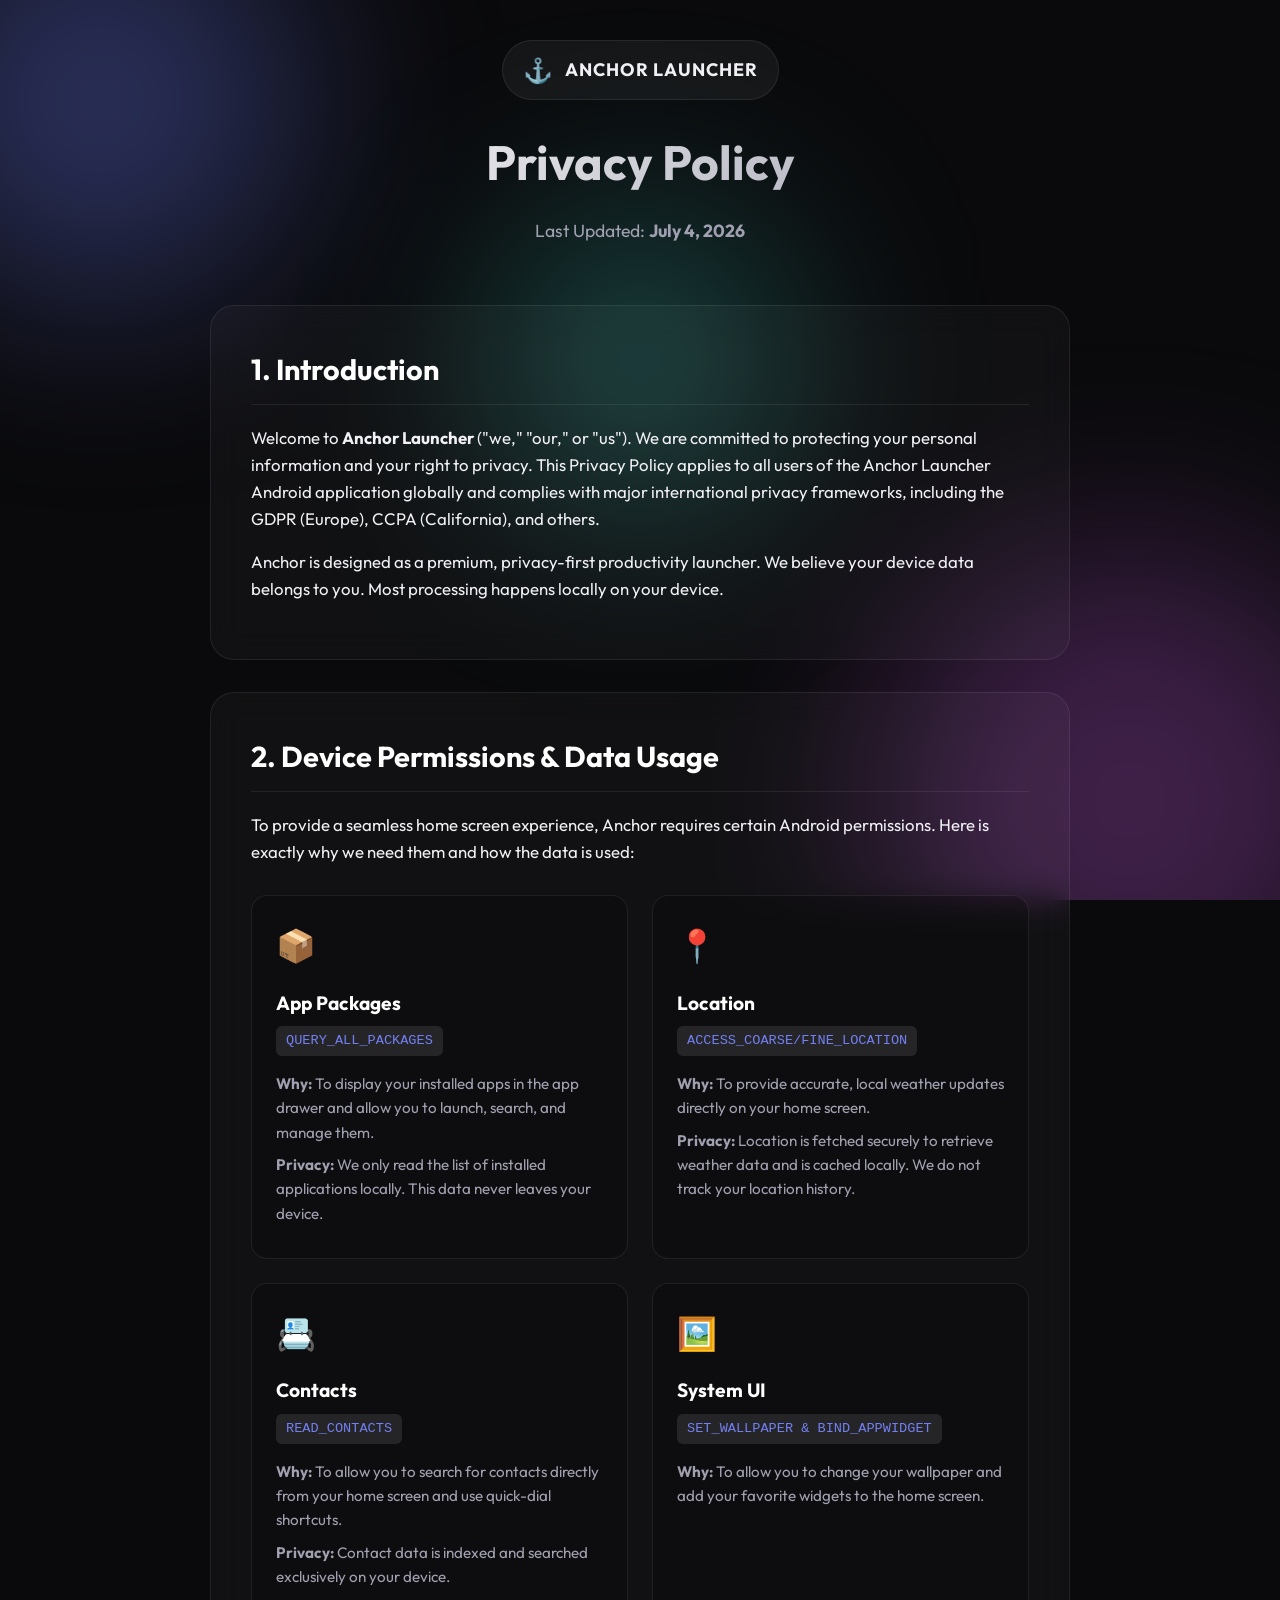
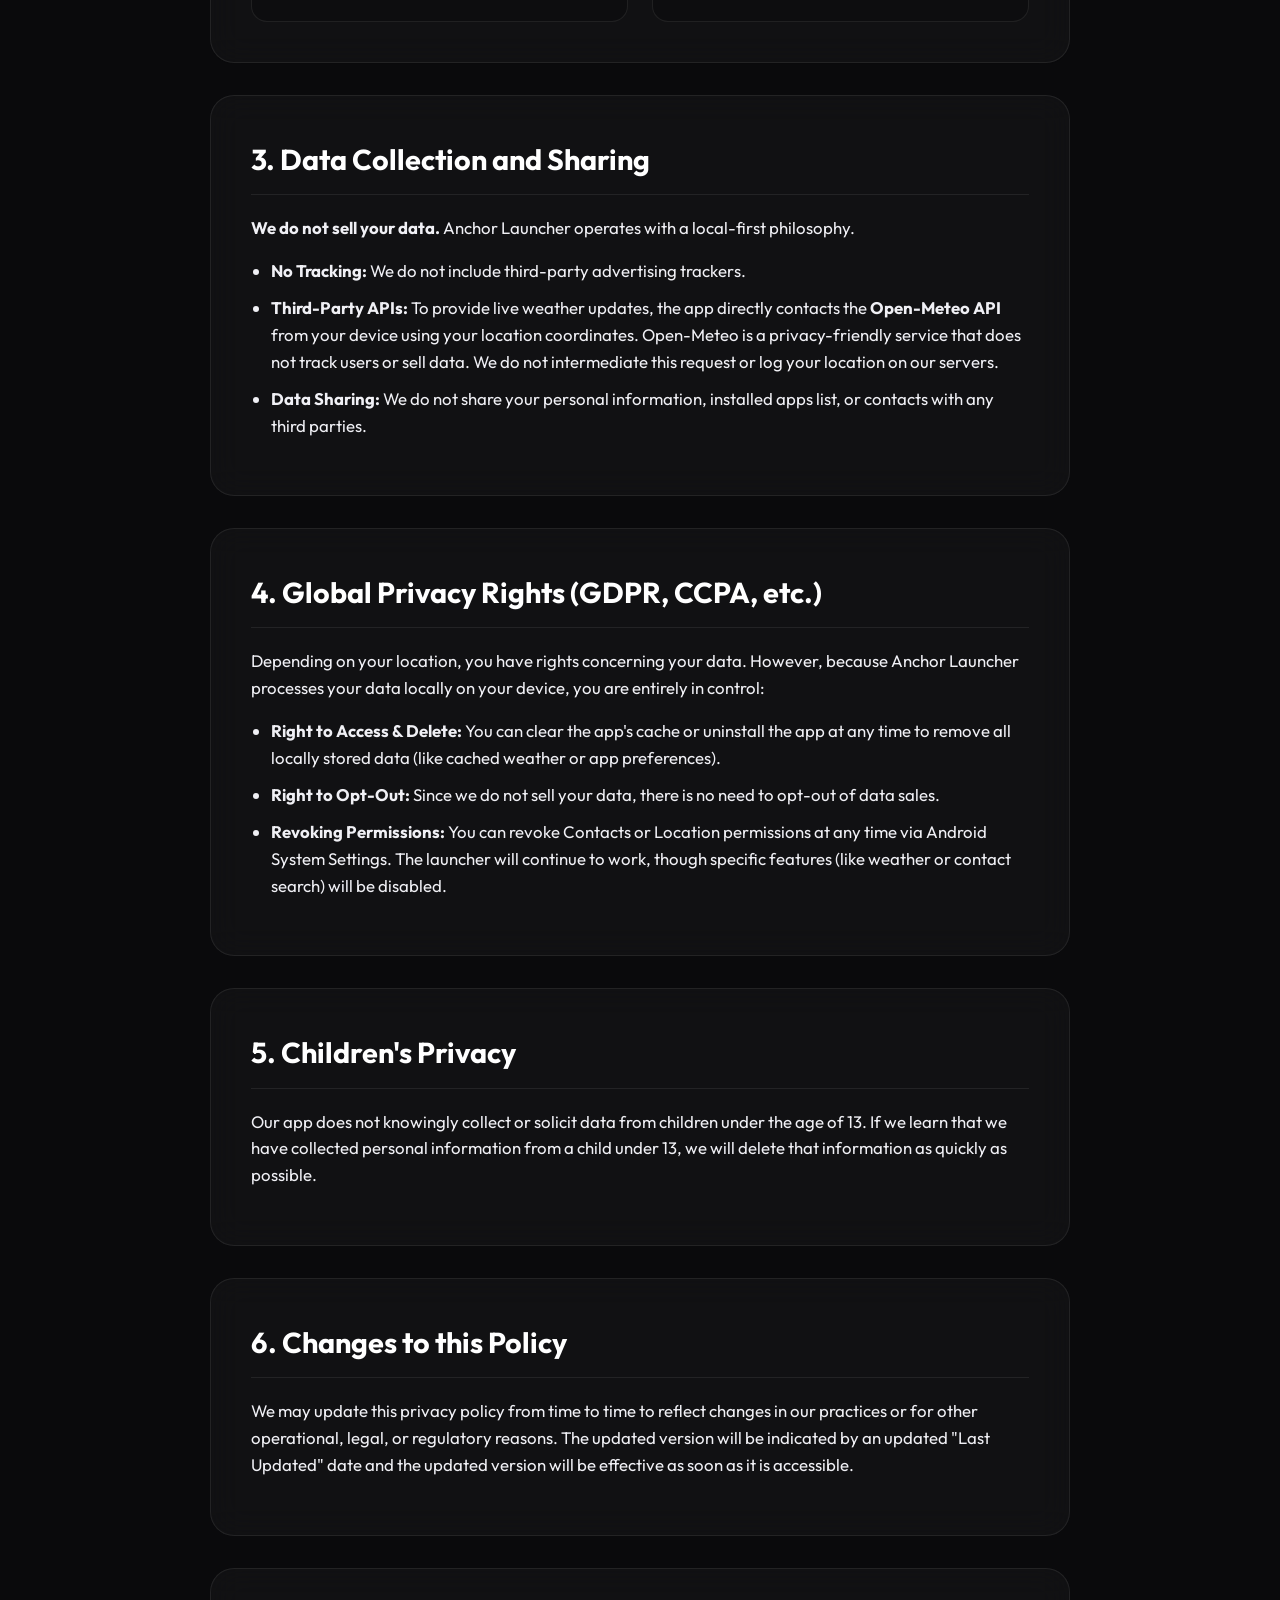
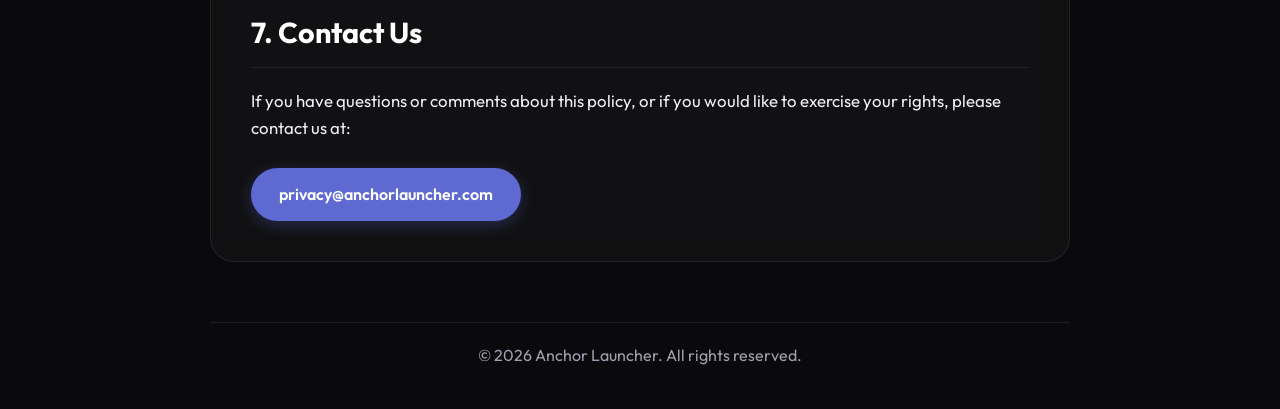
==== index.html @ b4259f14 "refactor: consolidate fragmented privacy pages into a single root directory structure" ====
<!DOCTYPE html>
<html lang="en">

<head>
    <meta charset="UTF-8">
    <meta name="viewport" content="width=device-width, initial-scale=1.0">
    <title>Privacy Policy | Anchor Launcher</title>
    <meta name="description"
        content="Global Privacy Policy for Anchor Launcher. Learn how we handle your data, permissions, and protect your privacy worldwide.">

    <!-- Google Fonts: Outfit -->
    <link rel="preconnect" href="https://fonts.googleapis.com">
    <link rel="preconnect" href="https://fonts.gstatic.com" crossorigin>
    <link href="https://fonts.googleapis.com/css2?family=Outfit:wght@300;400;500;700&display=swap" rel="stylesheet">

    <link rel="stylesheet" href="style.css">
</head>

<body>
    <div class="background-effects">
        <div class="glow-orb orb-1"></div>
        <div class="glow-orb orb-2"></div>
        <div class="glow-orb orb-3"></div>
    </div>

    <div class="container">
        <header class="fade-in-up delay-1">
            <div class="brand">
                <div class="logo-icon">⚓</div>
                <div class="brand-name">Anchor Launcher</div>
            </div>
            <h1 class="page-title">Privacy Policy</h1>
            <p class="last-updated">Last Updated: <strong>July 4, 2026</strong></p>
        </header>

        <main>
            <section class="glass-card fade-in-up delay-2">
                <h2>1. Introduction</h2>
                <p>Welcome to <strong>Anchor Launcher</strong> ("we," "our," or "us"). We are committed to protecting
                    your personal information and your right to privacy. This Privacy Policy applies to all users of the
                    Anchor Launcher Android application globally and complies with major international privacy
                    frameworks, including the GDPR (Europe), CCPA (California), and others.</p>
                <p>Anchor is designed as a premium, privacy-first productivity launcher. We believe your device data
                    belongs to you. Most processing happens locally on your device.</p>
            </section>

            <section class="glass-card fade-in-up delay-3">
                <h2>2. Device Permissions & Data Usage</h2>
                <p>To provide a seamless home screen experience, Anchor requires certain Android permissions. Here is
                    exactly why we need them and how the data is used:</p>

                <div class="permission-grid">
                    <div class="permission-item">
                        <div class="permission-icon">📦</div>
                        <h3>App Packages</h3>
                        <code>QUERY_ALL_PACKAGES</code>
                        <p><strong>Why:</strong> To display your installed apps in the app drawer and allow you to
                            launch, search, and manage them.</p>
                        <p><strong>Privacy:</strong> We only read the list of installed applications locally. This data
                            never leaves your device.</p>
                    </div>

                    <div class="permission-item">
                        <div class="permission-icon">📍</div>
                        <h3>Location</h3>
                        <code>ACCESS_COARSE/FINE_LOCATION</code>
                        <p><strong>Why:</strong> To provide accurate, local weather updates directly on your home
                            screen.</p>
                        <p><strong>Privacy:</strong> Location is fetched securely to retrieve weather data and is cached
                            locally. We do not track your location history.</p>
                    </div>

                    <div class="permission-item">
                        <div class="permission-icon">📇</div>
                        <h3>Contacts</h3>
                        <code>READ_CONTACTS</code>
                        <p><strong>Why:</strong> To allow you to search for contacts directly from your home screen and
                            use quick-dial shortcuts.</p>
                        <p><strong>Privacy:</strong> Contact data is indexed and searched exclusively on your device.
                        </p>
                    </div>

                    <div class="permission-item">
                        <div class="permission-icon">🖼️</div>
                        <h3>System UI</h3>
                        <code>SET_WALLPAPER & BIND_APPWIDGET</code>
                        <p><strong>Why:</strong> To allow you to change your wallpaper and add your favorite widgets to
                            the home screen.</p>
                    </div>
                </div>
            </section>

            <section class="glass-card fade-in-up delay-4">
                <h2>3. Data Collection and Sharing</h2>
                <p><strong>We do not sell your data.</strong> Anchor Launcher operates with a local-first philosophy.
                </p>
                <ul>
                    <li><strong>No Tracking:</strong> We do not include third-party advertising trackers.</li>
                    <li><strong>Third-Party APIs:</strong> To provide live weather updates, the app directly contacts
                        the <strong>Open-Meteo API</strong> from your device using your location coordinates. Open-Meteo
                        is a privacy-friendly service that does not track users or sell data. We do not intermediate
                        this request or log your location on our servers.</li>
                    <li><strong>Data Sharing:</strong> We do not share your personal information, installed apps list,
                        or contacts with any third parties.</li>
                </ul>
            </section>

            <section class="glass-card fade-in-up delay-5">
                <h2>4. Global Privacy Rights (GDPR, CCPA, etc.)</h2>
                <p>Depending on your location, you have rights concerning your data. However, because Anchor Launcher
                    processes your data locally on your device, you are entirely in control:</p>
                <ul>
                    <li><strong>Right to Access & Delete:</strong> You can clear the app's cache or uninstall the app at
                        any time to remove all locally stored data (like cached weather or app preferences).</li>
                    <li><strong>Right to Opt-Out:</strong> Since we do not sell your data, there is no need to opt-out
                        of data sales.</li>
                    <li><strong>Revoking Permissions:</strong> You can revoke Contacts or Location permissions at any
                        time via Android System Settings. The launcher will continue to work, though specific features
                        (like weather or contact search) will be disabled.</li>
                </ul>
            </section>

            <section class="glass-card fade-in-up delay-6">
                <h2>5. Children's Privacy</h2>
                <p>Our app does not knowingly collect or solicit data from children under the age of 13. If we learn
                    that we have collected personal information from a child under 13, we will delete that information
                    as quickly as possible.</p>
            </section>

            <section class="glass-card fade-in-up delay-7">
                <h2>6. Changes to this Policy</h2>
                <p>We may update this privacy policy from time to time to reflect changes in our practices or for other
                    operational, legal, or regulatory reasons. The updated version will be indicated by an updated "Last
                    Updated" date and the updated version will be effective as soon as it is accessible.</p>
            </section>

            <section class="glass-card fade-in-up delay-8">
                <h2>7. Contact Us</h2>
                <p>If you have questions or comments about this policy, or if you would like to exercise your rights,
                    please contact us at:</p>
                <a href="mailto:privacy@anchorlauncher.com" class="contact-button">privacy@anchorlauncher.com</a>
            </section>
        </main>

        <footer class="fade-in-up delay-9">
            <p>&copy; 2026 Anchor Launcher. All rights reserved.</p>
        </footer>
    </div>
</body>

</html>
---- style.css ----
:root {
    --bg-color: #0a0a0c;
    --text-primary: #f0f0f5;
    --text-secondary: #a0a0b0;
    --accent: #5e6ad2;
    --accent-hover: #7380f3;
    --card-bg: rgba(255, 255, 255, 0.03);
    --card-border: rgba(255, 255, 255, 0.08);
    --orb-1: rgba(94, 106, 210, 0.4);
    --orb-2: rgba(184, 84, 212, 0.3);
    --orb-3: rgba(64, 210, 196, 0.3);
}

* {
    margin: 0;
    padding: 0;
    box-sizing: border-box;
}

body {
    font-family: 'Outfit', sans-serif;
    background-color: var(--bg-color);
    color: var(--text-primary);
    line-height: 1.6;
    overflow-x: hidden;
    position: relative;
    min-height: 100vh;
}

/* Background Effects */
.background-effects {
    position: fixed;
    top: 0;
    left: 0;
    width: 100vw;
    height: 100vh;
    z-index: -1;
    overflow: hidden;
}

.glow-orb {
    position: absolute;
    border-radius: 50%;
    filter: blur(100px);
    animation: float 20s infinite alternate ease-in-out;
}

.orb-1 {
    width: 400px;
    height: 400px;
    background: var(--orb-1);
    top: -100px;
    left: -100px;
}

.orb-2 {
    width: 500px;
    height: 500px;
    background: var(--orb-2);
    bottom: -150px;
    right: -100px;
    animation-delay: -5s;
}

.orb-3 {
    width: 300px;
    height: 300px;
    background: var(--orb-3);
    top: 40%;
    left: 50%;
    transform: translate(-50%, -50%);
    animation-delay: -10s;
}

@keyframes float {
    0% { transform: translate(0, 0) scale(1); }
    50% { transform: translate(30px, 50px) scale(1.1); }
    100% { transform: translate(-30px, 20px) scale(0.9); }
}

/* Layout */
.container {
    max-width: 900px;
    margin: 0 auto;
    padding: 40px 20px;
}

/* Header */
header {
    text-align: center;
    margin-bottom: 60px;
}

.brand {
    display: inline-flex;
    align-items: center;
    gap: 12px;
    margin-bottom: 24px;
    padding: 10px 20px;
    background: rgba(255, 255, 255, 0.05);
    border: 1px solid var(--card-border);
    border-radius: 50px;
    backdrop-filter: blur(10px);
}

.logo-icon {
    font-size: 24px;
}

.brand-name {
    font-weight: 700;
    font-size: 18px;
    letter-spacing: 1px;
    text-transform: uppercase;
}

.page-title {
    font-size: 3rem;
    font-weight: 700;
    margin-bottom: 16px;
    background: linear-gradient(135deg, #fff 0%, #a0a0b0 100%);
    -webkit-background-clip: text;
    -webkit-text-fill-color: transparent;
}

.last-updated {
    color: var(--text-secondary);
    font-size: 1.1rem;
}

/* Cards (Glassmorphism) */
.glass-card {
    background: var(--card-bg);
    border: 1px solid var(--card-border);
    border-radius: 24px;
    padding: 40px;
    margin-bottom: 32px;
    backdrop-filter: blur(16px);
    -webkit-backdrop-filter: blur(16px);
    transition: transform 0.3s ease, background 0.3s ease;
}

.glass-card:hover {
    transform: translateY(-5px);
    background: rgba(255, 255, 255, 0.05);
}

.glass-card h2 {
    font-size: 1.8rem;
    margin-bottom: 20px;
    color: #fff;
    border-bottom: 1px solid var(--card-border);
    padding-bottom: 12px;
}

.glass-card p {
    margin-bottom: 16px;
    font-size: 1.05rem;
}

.glass-card ul {
    margin-left: 20px;
    margin-bottom: 16px;
}

.glass-card li {
    margin-bottom: 10px;
    font-size: 1.05rem;
}

/* Permission Grid */
.permission-grid {
    display: grid;
    grid-template-columns: repeat(auto-fit, minmax(280px, 1fr));
    gap: 24px;
    margin-top: 30px;
}

.permission-item {
    background: rgba(0, 0, 0, 0.2);
    border: 1px solid var(--card-border);
    border-radius: 16px;
    padding: 24px;
    transition: all 0.3s ease;
}

.permission-item:hover {
    border-color: var(--accent);
    box-shadow: 0 0 20px rgba(94, 106, 210, 0.2);
}

.permission-icon {
    font-size: 32px;
    margin-bottom: 16px;
}

.permission-item h3 {
    font-size: 1.2rem;
    color: #fff;
    margin-bottom: 8px;
}

.permission-item code {
    display: inline-block;
    background: rgba(255, 255, 255, 0.1);
    color: var(--accent-hover);
    padding: 4px 10px;
    border-radius: 6px;
    font-size: 0.85rem;
    margin-bottom: 16px;
    word-break: break-all;
}

.permission-item p {
    font-size: 0.95rem;
    color: var(--text-secondary);
    margin-bottom: 8px;
}

/* Button */
.contact-button {
    display: inline-block;
    background: var(--accent);
    color: #fff;
    text-decoration: none;
    padding: 14px 28px;
    border-radius: 30px;
    font-weight: 600;
    margin-top: 10px;
    transition: all 0.3s ease;
    box-shadow: 0 4px 15px rgba(94, 106, 210, 0.3);
}

.contact-button:hover {
    background: var(--accent-hover);
    transform: scale(1.05);
    box-shadow: 0 6px 20px rgba(94, 106, 210, 0.5);
}

/* Footer */
footer {
    text-align: center;
    margin-top: 60px;
    padding-top: 20px;
    border-top: 1px solid var(--card-border);
    color: var(--text-secondary);
}

/* Animations */
.fade-in-up {
    opacity: 0;
    transform: translateY(30px);
    animation: fadeInUp 0.8s forwards cubic-bezier(0.2, 0.8, 0.2, 1);
}

@keyframes fadeInUp {
    to {
        opacity: 1;
        transform: translateY(0);
    }
}

.delay-1 { animation-delay: 0.1s; }
.delay-2 { animation-delay: 0.2s; }
.delay-3 { animation-delay: 0.3s; }
.delay-4 { animation-delay: 0.4s; }
.delay-5 { animation-delay: 0.5s; }
.delay-6 { animation-delay: 0.6s; }
.delay-7 { animation-delay: 0.7s; }
.delay-8 { animation-delay: 0.8s; }
.delay-9 { animation-delay: 0.9s; }

/* Responsive */
@media (max-width: 768px) {
    .page-title {
        font-size: 2.5rem;
    }
    
    .glass-card {
        padding: 30px 20px;
    }
    
    .permission-grid {
        grid-template-columns: 1fr;
    }
}
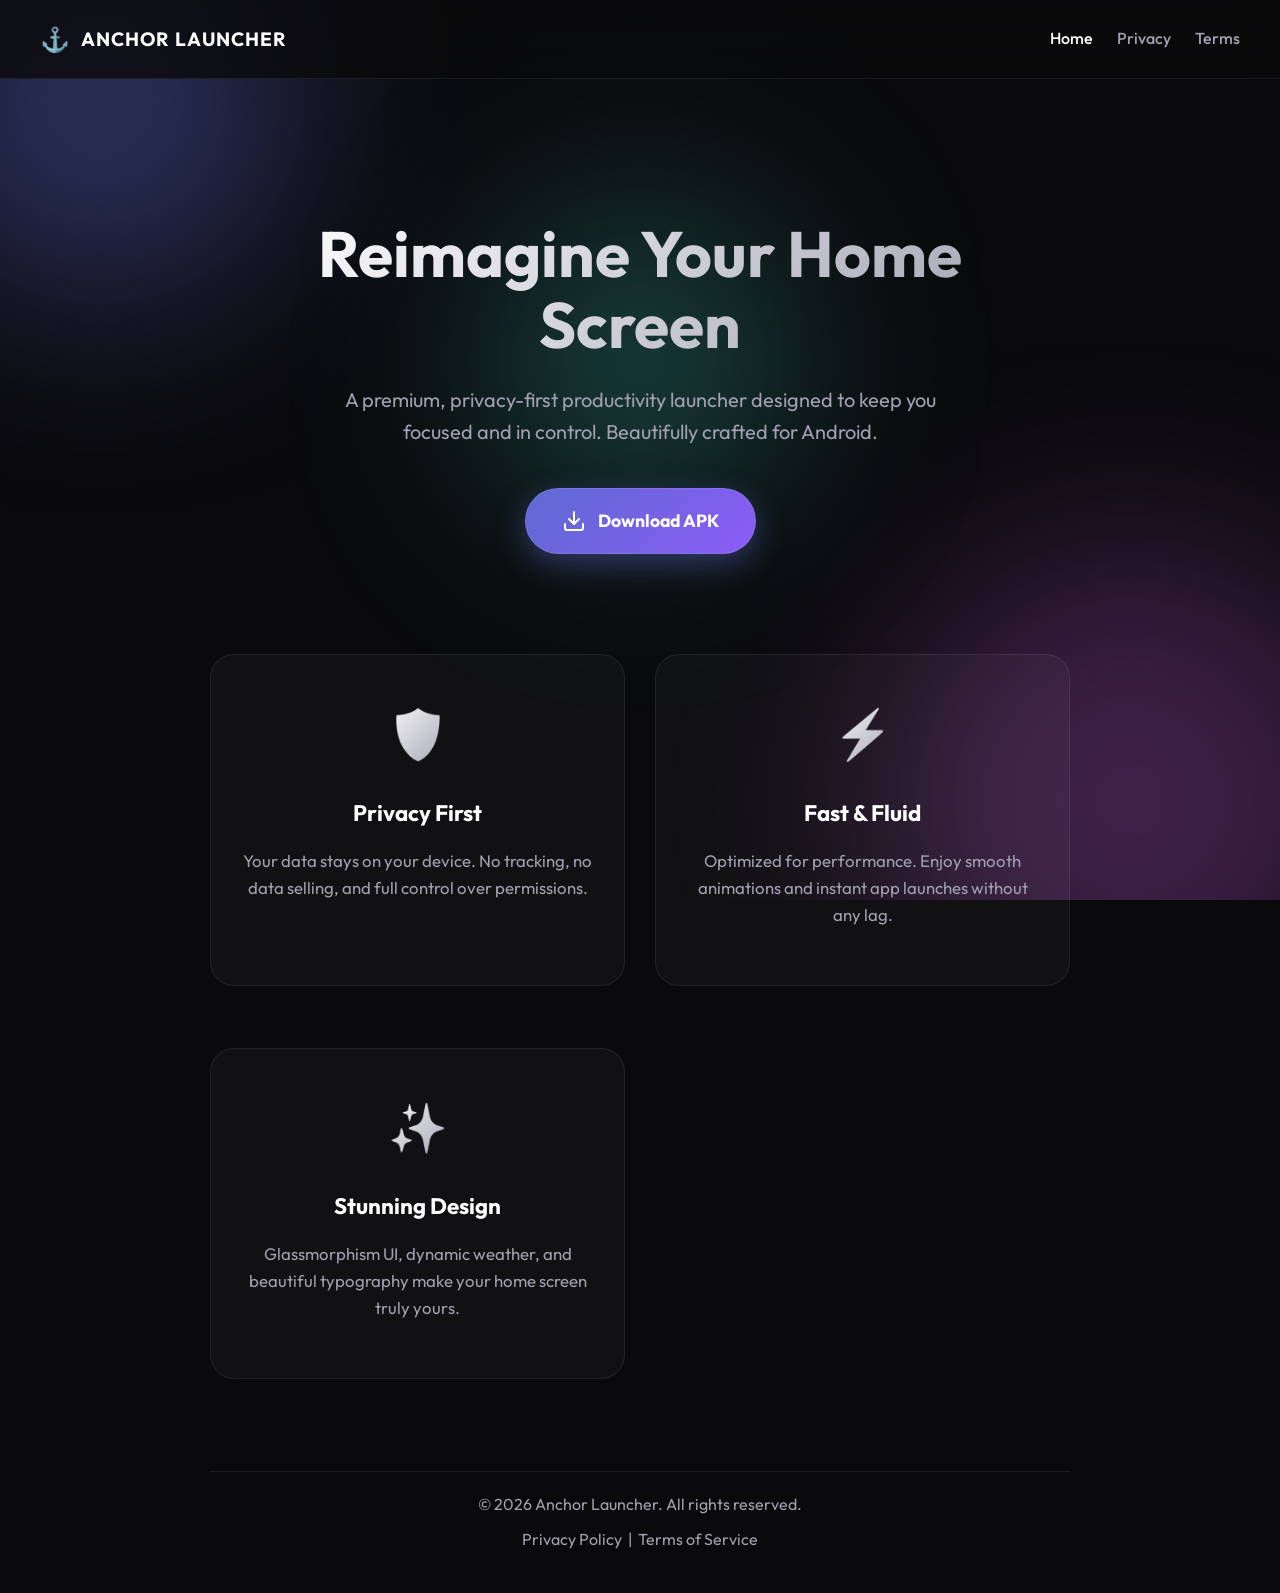
==== commit bc38421d: "feat: add terms of service page and update main landing page with navigation and site branding" ====
--- a/index.html
+++ b/index.html
@@ -4,9 +4,9 @@
 <head>
     <meta charset="UTF-8">
     <meta name="viewport" content="width=device-width, initial-scale=1.0">
-    <title>Privacy Policy | Anchor Launcher</title>
+    <title>Anchor Launcher | Reimagine Your Home Screen</title>
     <meta name="description"
-        content="Global Privacy Policy for Anchor Launcher. Learn how we handle your data, permissions, and protect your privacy worldwide.">
+        content="Anchor Launcher is a premium, privacy-first productivity launcher for Android. Fast, fluid, and beautiful.">
 
     <!-- Google Fonts: Outfit -->
     <link rel="preconnect" href="https://fonts.googleapis.com">
@@ -23,127 +23,65 @@
         <div class="glow-orb orb-3"></div>
     </div>
 
+    <nav>
+        <a href="index.html" class="nav-brand">
+            <div class="logo-icon">⚓</div>
+            <div>Anchor Launcher</div>
+        </a>
+        <div class="nav-links">
+            <a href="index.html" class="active">Home</a>
+            <a href="privacy.html">Privacy</a>
+            <a href="terms.html">Terms</a>
+        </div>
+    </nav>
+
     <div class="container">
-        <header class="fade-in-up delay-1">
-            <div class="brand">
-                <div class="logo-icon">⚓</div>
-                <div class="brand-name">Anchor Launcher</div>
-            </div>
-            <h1 class="page-title">Privacy Policy</h1>
-            <p class="last-updated">Last Updated: <strong>July 4, 2026</strong></p>
-        </header>
-
         <main>
-            <section class="glass-card fade-in-up delay-2">
-                <h2>1. Introduction</h2>
-                <p>Welcome to <strong>Anchor Launcher</strong> ("we," "our," or "us"). We are committed to protecting
-                    your personal information and your right to privacy. This Privacy Policy applies to all users of the
-                    Anchor Launcher Android application globally and complies with major international privacy
-                    frameworks, including the GDPR (Europe), CCPA (California), and others.</p>
-                <p>Anchor is designed as a premium, privacy-first productivity launcher. We believe your device data
-                    belongs to you. Most processing happens locally on your device.</p>
+            <section class="hero fade-in-up delay-1">
+                <h1>Reimagine Your Home Screen</h1>
+                <p>A premium, privacy-first productivity launcher designed to keep you focused and in control.
+                    Beautifully crafted for Android.</p>
+                <a href="#" class="cta-button">
+                    <svg xmlns="http://www.w3.org/.svg" width="24" height="24" viewBox="0 0 24 24" fill="none"
+                        stroke="currentColor" stroke-width="2" stroke-linecap="round" stroke-linejoin="round">
+                        <path d="M21 15v4a2 2 0 0 1-2 2H5a2 2 0 0 1-2-2v-4"></path>
+                        <polyline points="7 10 12 15 17 10"></polyline>
+                        <line x1="12" y1="15" x2="12" y2="3"></line>
+                    </svg>
+                    Download APK
+                </a>
             </section>
 
-            <section class="glass-card fade-in-up delay-3">
-                <h2>2. Device Permissions & Data Usage</h2>
-                <p>To provide a seamless home screen experience, Anchor requires certain Android permissions. Here is
-                    exactly why we need them and how the data is used:</p>
+            <section class="features-grid fade-in-up delay-2">
+                <div class="feature-card glass-card">
+                    <div class="feature-icon">🛡️</div>
+                    <h3>Privacy First</h3>
+                    <p>Your data stays on your device. No tracking, no data selling, and full control over permissions.
+                    </p>
+                </div>
 
-                <div class="permission-grid">
-                    <div class="permission-item">
-                        <div class="permission-icon">📦</div>
-                        <h3>App Packages</h3>
-                        <code>QUERY_ALL_PACKAGES</code>
-                        <p><strong>Why:</strong> To display your installed apps in the app drawer and allow you to
-                            launch, search, and manage them.</p>
-                        <p><strong>Privacy:</strong> We only read the list of installed applications locally. This data
-                            never leaves your device.</p>
-                    </div>
+                <div class="feature-card glass-card">
+                    <div class="feature-icon">⚡</div>
+                    <h3>Fast & Fluid</h3>
+                    <p>Optimized for performance. Enjoy smooth animations and instant app launches without any lag.</p>
+                </div>
 
-                    <div class="permission-item">
-                        <div class="permission-icon">📍</div>
-                        <h3>Location</h3>
-                        <code>ACCESS_COARSE/FINE_LOCATION</code>
-                        <p><strong>Why:</strong> To provide accurate, local weather updates directly on your home
-                            screen.</p>
-                        <p><strong>Privacy:</strong> Location is fetched securely to retrieve weather data and is cached
-                            locally. We do not track your location history.</p>
-                    </div>
-
-                    <div class="permission-item">
-                        <div class="permission-icon">📇</div>
-                        <h3>Contacts</h3>
-                        <code>READ_CONTACTS</code>
-                        <p><strong>Why:</strong> To allow you to search for contacts directly from your home screen and
-                            use quick-dial shortcuts.</p>
-                        <p><strong>Privacy:</strong> Contact data is indexed and searched exclusively on your device.
-                        </p>
-                    </div>
-
-                    <div class="permission-item">
-                        <div class="permission-icon">🖼️</div>
-                        <h3>System UI</h3>
-                        <code>SET_WALLPAPER & BIND_APPWIDGET</code>
-                        <p><strong>Why:</strong> To allow you to change your wallpaper and add your favorite widgets to
-                            the home screen.</p>
-                    </div>
+                <div class="feature-card glass-card">
+                    <div class="feature-icon">✨</div>
+                    <h3>Stunning Design</h3>
+                    <p>Glassmorphism UI, dynamic weather, and beautiful typography make your home screen truly yours.
+                    </p>
                 </div>
-            </section>
-
-            <section class="glass-card fade-in-up delay-4">
-                <h2>3. Data Collection and Sharing</h2>
-                <p><strong>We do not sell your data.</strong> Anchor Launcher operates with a local-first philosophy.
-                </p>
-                <ul>
-                    <li><strong>No Tracking:</strong> We do not include third-party advertising trackers.</li>
-                    <li><strong>Third-Party APIs:</strong> To provide live weather updates, the app directly contacts
-                        the <strong>Open-Meteo API</strong> from your device using your location coordinates. Open-Meteo
-                        is a privacy-friendly service that does not track users or sell data. We do not intermediate
-                        this request or log your location on our servers.</li>
-                    <li><strong>Data Sharing:</strong> We do not share your personal information, installed apps list,
-                        or contacts with any third parties.</li>
-                </ul>
-            </section>
-
-            <section class="glass-card fade-in-up delay-5">
-                <h2>4. Global Privacy Rights (GDPR, CCPA, etc.)</h2>
-                <p>Depending on your location, you have rights concerning your data. However, because Anchor Launcher
-                    processes your data locally on your device, you are entirely in control:</p>
-                <ul>
-                    <li><strong>Right to Access & Delete:</strong> You can clear the app's cache or uninstall the app at
-                        any time to remove all locally stored data (like cached weather or app preferences).</li>
-                    <li><strong>Right to Opt-Out:</strong> Since we do not sell your data, there is no need to opt-out
-                        of data sales.</li>
-                    <li><strong>Revoking Permissions:</strong> You can revoke Contacts or Location permissions at any
-                        time via Android System Settings. The launcher will continue to work, though specific features
-                        (like weather or contact search) will be disabled.</li>
-                </ul>
-            </section>
-
-            <section class="glass-card fade-in-up delay-6">
-                <h2>5. Children's Privacy</h2>
-                <p>Our app does not knowingly collect or solicit data from children under the age of 13. If we learn
-                    that we have collected personal information from a child under 13, we will delete that information
-                    as quickly as possible.</p>
-            </section>
-
-            <section class="glass-card fade-in-up delay-7">
-                <h2>6. Changes to this Policy</h2>
-                <p>We may update this privacy policy from time to time to reflect changes in our practices or for other
-                    operational, legal, or regulatory reasons. The updated version will be indicated by an updated "Last
-                    Updated" date and the updated version will be effective as soon as it is accessible.</p>
-            </section>
-
-            <section class="glass-card fade-in-up delay-8">
-                <h2>7. Contact Us</h2>
-                <p>If you have questions or comments about this policy, or if you would like to exercise your rights,
-                    please contact us at:</p>
-                <a href="mailto:privacy@anchorlauncher.com" class="contact-button">privacy@anchorlauncher.com</a>
             </section>
         </main>
 
-        <footer class="fade-in-up delay-9">
+        <footer class="fade-in-up delay-3">
             <p>&copy; 2026 Anchor Launcher. All rights reserved.</p>
+            <p style="margin-top: 10px;">
+                <a href="privacy.html" style="color: var(--text-secondary); text-decoration: none;">Privacy Policy</a>
+                &nbsp;|&nbsp;
+                <a href="terms.html" style="color: var(--text-secondary); text-decoration: none;">Terms of Service</a>
+            </p>
         </footer>
     </div>
 </body>
--- a/style.css
+++ b/style.css
@@ -270,6 +270,136 @@
 .delay-8 { animation-delay: 0.8s; }
 .delay-9 { animation-delay: 0.9s; }
 
+/* Navigation */
+nav {
+    display: flex;
+    justify-content: space-between;
+    align-items: center;
+    padding: 20px 40px;
+    background: rgba(10, 10, 12, 0.8);
+    backdrop-filter: blur(20px);
+    -webkit-backdrop-filter: blur(20px);
+    border-bottom: 1px solid var(--card-border);
+    position: sticky;
+    top: 0;
+    z-index: 100;
+}
+
+.nav-brand {
+    display: flex;
+    align-items: center;
+    gap: 10px;
+    font-weight: 700;
+    font-size: 1.2rem;
+    color: #fff;
+    text-decoration: none;
+    letter-spacing: 1px;
+    text-transform: uppercase;
+}
+
+.nav-brand .logo-icon {
+    font-size: 24px;
+}
+
+.nav-links {
+    display: flex;
+    gap: 24px;
+}
+
+.nav-links a {
+    color: var(--text-secondary);
+    text-decoration: none;
+    font-weight: 500;
+    transition: color 0.3s ease;
+}
+
+.nav-links a:hover,
+.nav-links a.active {
+    color: #fff;
+}
+
+/* Hero Section */
+.hero {
+    text-align: center;
+    padding: 100px 20px 60px;
+    max-width: 800px;
+    margin: 0 auto;
+}
+
+.hero h1 {
+    font-size: 4rem;
+    font-weight: 700;
+    margin-bottom: 24px;
+    line-height: 1.1;
+    background: linear-gradient(135deg, #fff 0%, #a0a0b0 100%);
+    -webkit-background-clip: text;
+    -webkit-text-fill-color: transparent;
+}
+
+.hero p {
+    font-size: 1.25rem;
+    color: var(--text-secondary);
+    margin-bottom: 40px;
+    max-width: 600px;
+    margin-left: auto;
+    margin-right: auto;
+}
+
+.cta-button {
+    display: inline-flex;
+    align-items: center;
+    gap: 12px;
+    background: linear-gradient(135deg, var(--accent) 0%, #8b5cf6 100%);
+    color: #fff;
+    text-decoration: none;
+    padding: 18px 36px;
+    border-radius: 50px;
+    font-weight: 700;
+    font-size: 1.1rem;
+    transition: all 0.3s ease;
+    box-shadow: 0 10px 30px rgba(94, 106, 210, 0.4);
+    border: 1px solid rgba(255, 255, 255, 0.1);
+}
+
+.cta-button:hover {
+    transform: translateY(-3px) scale(1.02);
+    box-shadow: 0 15px 40px rgba(94, 106, 210, 0.6);
+}
+
+/* Features Grid */
+.features-grid {
+    display: grid;
+    grid-template-columns: repeat(auto-fit, minmax(280px, 1fr));
+    gap: 30px;
+    margin: 40px 0;
+}
+
+.feature-card {
+    text-align: center;
+    padding: 40px 30px;
+    display: flex;
+    flex-direction: column;
+    align-items: center;
+}
+
+.feature-icon {
+    font-size: 48px;
+    margin-bottom: 24px;
+    background: linear-gradient(135deg, #fff 0%, #a0a0b0 100%);
+    -webkit-background-clip: text;
+    -webkit-text-fill-color: transparent;
+}
+
+.feature-card h3 {
+    font-size: 1.4rem;
+    color: #fff;
+    margin-bottom: 16px;
+}
+
+.feature-card p {
+    color: var(--text-secondary);
+}
+
 /* Responsive */
 @media (max-width: 768px) {
     .page-title {
@@ -280,7 +410,19 @@
         padding: 30px 20px;
     }
     
-    .permission-grid {
+    .permission-grid, .features-grid {
         grid-template-columns: 1fr;
     }
-}
+    
+    .hero h1 {
+        font-size: 2.8rem;
+    }
+    
+    nav {
+        padding: 15px 20px;
+    }
+    
+    .nav-links {
+        gap: 15px;
+    }
+}
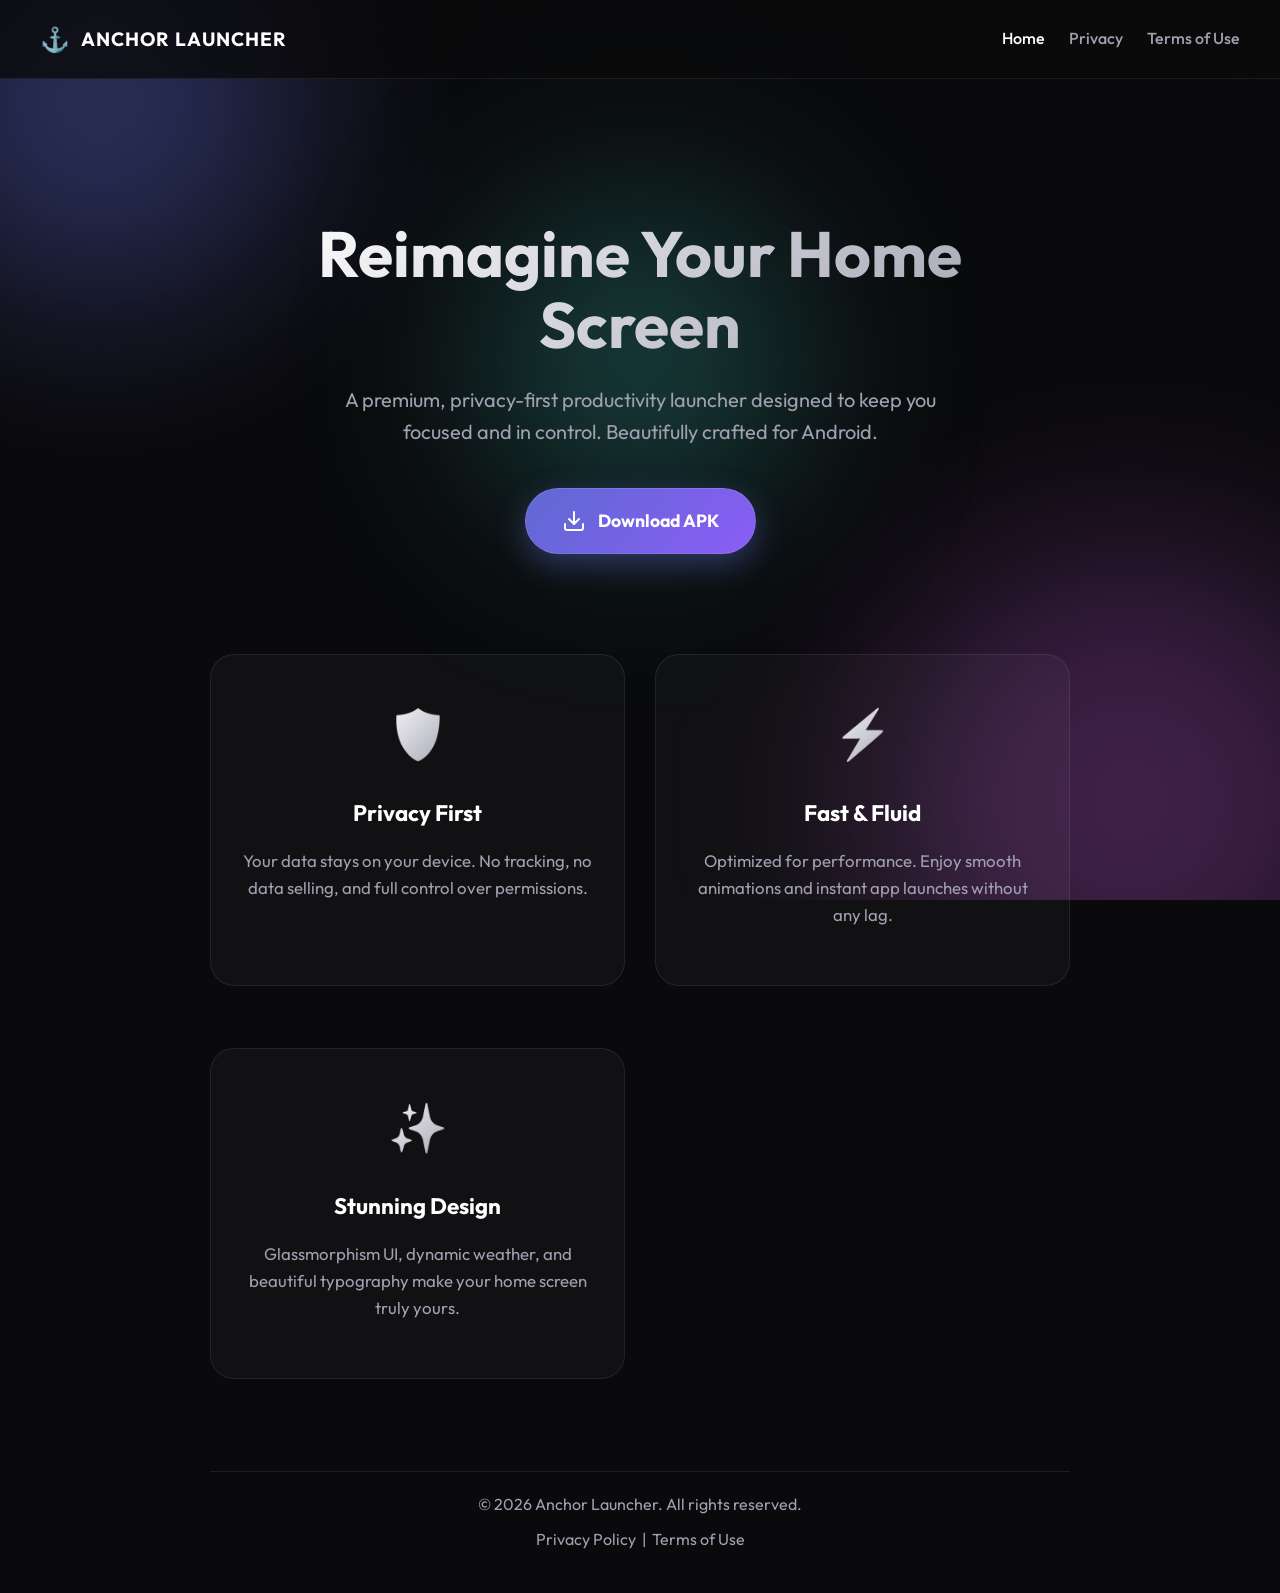
==== commit 1459a523: "Update privacy policy, terms of use, data safety disclosures, and contact emails" ====
--- a/index.html
+++ b/index.html
@@ -31,7 +31,7 @@
         <div class="nav-links">
             <a href="index.html" class="active">Home</a>
             <a href="privacy.html">Privacy</a>
-            <a href="terms.html">Terms</a>
+            <a href="terms-of-use.html">Terms of Use</a>
         </div>
     </nav>
 
@@ -80,7 +80,7 @@
             <p style="margin-top: 10px;">
                 <a href="privacy.html" style="color: var(--text-secondary); text-decoration: none;">Privacy Policy</a>
                 &nbsp;|&nbsp;
-                <a href="terms.html" style="color: var(--text-secondary); text-decoration: none;">Terms of Service</a>
+                <a href="terms-of-use.html" style="color: var(--text-secondary); text-decoration: none;">Terms of Use</a>
             </p>
         </footer>
     </div>
--- a/style.css
+++ b/style.css
@@ -400,6 +400,77 @@
     color: var(--text-secondary);
 }
 
+/* Responsive Data Safety Table */
+.table-wrapper {
+    width: 100%;
+    overflow-x: auto;
+    margin-top: 24px;
+    border-radius: 16px;
+    border: 1px solid var(--card-border);
+}
+
+.data-table {
+    width: 100%;
+    border-collapse: collapse;
+    text-align: left;
+    font-size: 0.95rem;
+}
+
+.data-table th,
+.data-table td {
+    padding: 14px 18px;
+    border-bottom: 1px solid var(--card-border);
+    vertical-align: middle;
+}
+
+.data-table th {
+    background: rgba(255, 255, 255, 0.05);
+    color: #fff;
+    font-weight: 600;
+    white-space: nowrap;
+}
+
+.data-table tr:last-child td {
+    border-bottom: none;
+}
+
+.data-table tbody tr:hover {
+    background: rgba(255, 255, 255, 0.02);
+}
+
+.badge {
+    display: inline-block;
+    padding: 4px 10px;
+    border-radius: 20px;
+    font-size: 0.8rem;
+    font-weight: 600;
+    white-space: nowrap;
+}
+
+.badge-local {
+    background: rgba(64, 210, 196, 0.15);
+    color: #40d2c4;
+    border: 1px solid rgba(64, 210, 196, 0.3);
+}
+
+.badge-offdevice {
+    background: rgba(94, 106, 210, 0.15);
+    color: #a5b4fc;
+    border: 1px solid rgba(94, 106, 210, 0.3);
+}
+
+.badge-optional {
+    background: rgba(255, 255, 255, 0.08);
+    color: var(--text-secondary);
+    border: 1px solid var(--card-border);
+}
+
+.badge-required {
+    background: rgba(184, 84, 212, 0.15);
+    color: #e879f9;
+    border: 1px solid rgba(184, 84, 212, 0.3);
+}
+
 /* Responsive */
 @media (max-width: 768px) {
     .page-title {
@@ -426,3 +497,4 @@
         gap: 15px;
     }
 }
+
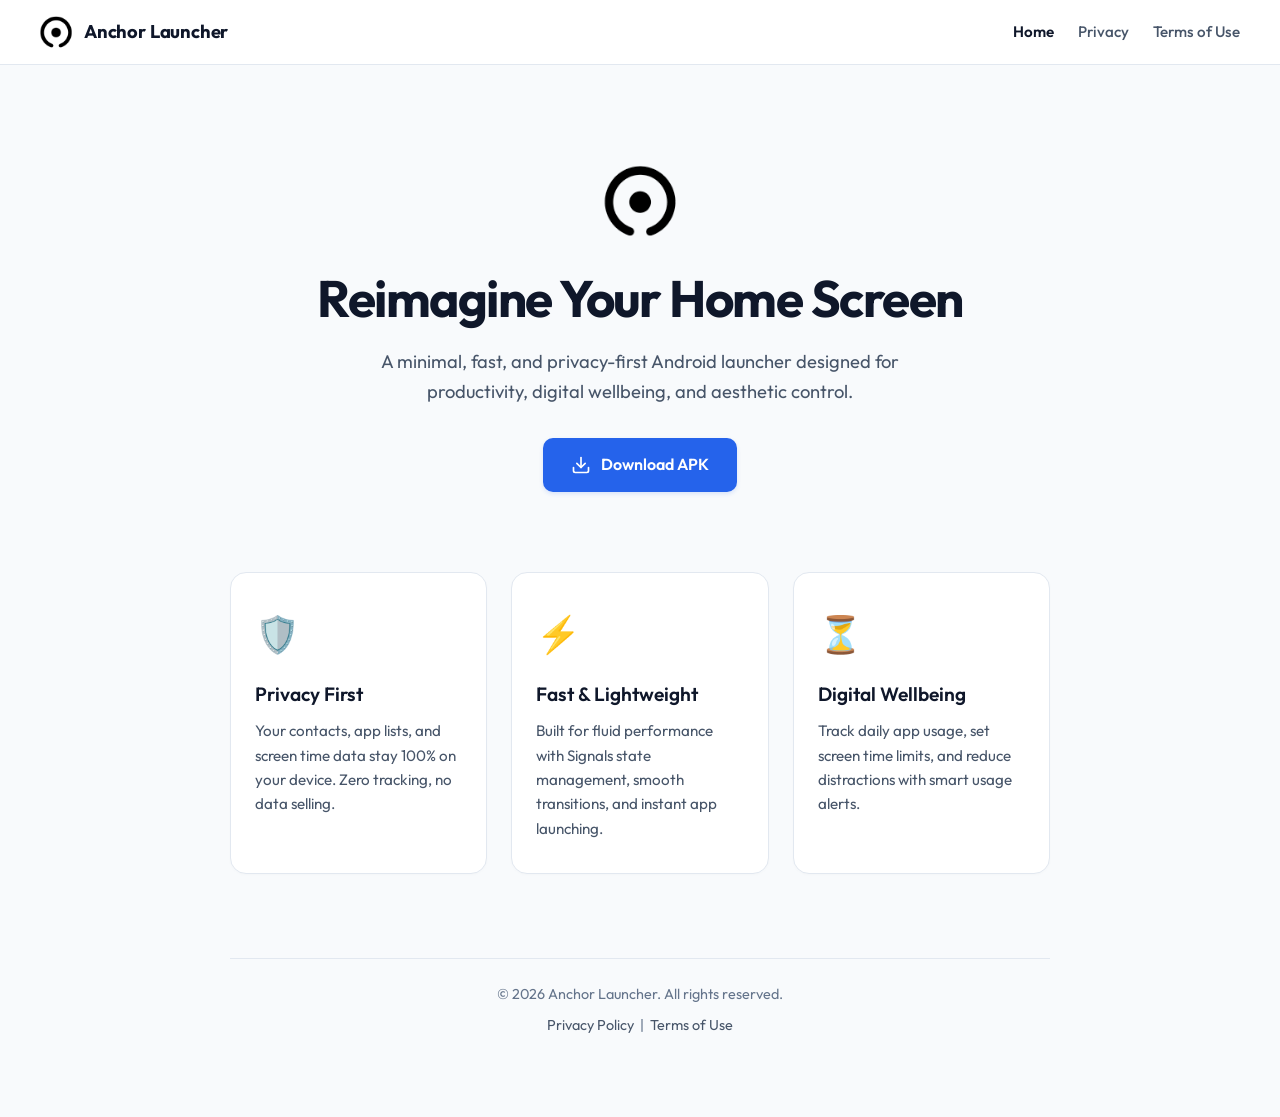
==== commit fb117377: "refactor: redesign UI to clean light minimal theme and embed official logo.svg" ====
--- a/index.html
+++ b/index.html
@@ -4,29 +4,23 @@
 <head>
     <meta charset="UTF-8">
     <meta name="viewport" content="width=device-width, initial-scale=1.0">
-    <title>Anchor Launcher | Reimagine Your Home Screen</title>
+    <title>Anchor Launcher | Minimal & Fast Android Home Screen</title>
     <meta name="description"
-        content="Anchor Launcher is a premium, privacy-first productivity launcher for Android. Fast, fluid, and beautiful.">
+        content="Anchor Launcher is a minimal, fast, and privacy-first Android home screen built for productivity, aesthetics, and digital wellbeing.">
 
     <!-- Google Fonts: Outfit -->
     <link rel="preconnect" href="https://fonts.googleapis.com">
     <link rel="preconnect" href="https://fonts.gstatic.com" crossorigin>
-    <link href="https://fonts.googleapis.com/css2?family=Outfit:wght@300;400;500;700&display=swap" rel="stylesheet">
+    <link href="https://fonts.googleapis.com/css2?family=Outfit:wght@300;400;500;600;700&display=swap" rel="stylesheet">
 
     <link rel="stylesheet" href="style.css">
 </head>
 
 <body>
-    <div class="background-effects">
-        <div class="glow-orb orb-1"></div>
-        <div class="glow-orb orb-2"></div>
-        <div class="glow-orb orb-3"></div>
-    </div>
-
     <nav>
         <a href="index.html" class="nav-brand">
-            <div class="logo-icon">⚓</div>
-            <div>Anchor Launcher</div>
+            <img src="logo.svg" alt="Anchor Launcher Logo" class="nav-logo">
+            <span>Anchor Launcher</span>
         </a>
         <div class="nav-links">
             <a href="index.html" class="active">Home</a>
@@ -37,12 +31,12 @@
 
     <div class="container">
         <main>
-            <section class="hero fade-in-up delay-1">
+            <section class="hero">
+                <img src="logo.svg" alt="Anchor Launcher Logo" class="hero-logo">
                 <h1>Reimagine Your Home Screen</h1>
-                <p>A premium, privacy-first productivity launcher designed to keep you focused and in control.
-                    Beautifully crafted for Android.</p>
+                <p>A minimal, fast, and privacy-first Android launcher designed for productivity, digital wellbeing, and aesthetic control.</p>
                 <a href="#" class="cta-button">
-                    <svg xmlns="http://www.w3.org/.svg" width="24" height="24" viewBox="0 0 24 24" fill="none"
+                    <svg xmlns="http://www.w3.org/2000/svg" width="20" height="20" viewBox="0 0 24 24" fill="none"
                         stroke="currentColor" stroke-width="2" stroke-linecap="round" stroke-linejoin="round">
                         <path d="M21 15v4a2 2 0 0 1-2 2H5a2 2 0 0 1-2-2v-4"></path>
                         <polyline points="7 10 12 15 17 10"></polyline>
@@ -52,32 +46,30 @@
                 </a>
             </section>
 
-            <section class="features-grid fade-in-up delay-2">
+            <section class="features-grid">
                 <div class="feature-card glass-card">
                     <div class="feature-icon">🛡️</div>
                     <h3>Privacy First</h3>
-                    <p>Your data stays on your device. No tracking, no data selling, and full control over permissions.
-                    </p>
+                    <p>Your contacts, app lists, and screen time data stay 100% on your device. Zero tracking, no data selling.</p>
                 </div>
 
                 <div class="feature-card glass-card">
                     <div class="feature-icon">⚡</div>
-                    <h3>Fast & Fluid</h3>
-                    <p>Optimized for performance. Enjoy smooth animations and instant app launches without any lag.</p>
+                    <h3>Fast & Lightweight</h3>
+                    <p>Built for fluid performance with Signals state management, smooth transitions, and instant app launching.</p>
                 </div>
 
                 <div class="feature-card glass-card">
-                    <div class="feature-icon">✨</div>
-                    <h3>Stunning Design</h3>
-                    <p>Glassmorphism UI, dynamic weather, and beautiful typography make your home screen truly yours.
-                    </p>
+                    <div class="feature-icon">⏳</div>
+                    <h3>Digital Wellbeing</h3>
+                    <p>Track daily app usage, set screen time limits, and reduce distractions with smart usage alerts.</p>
                 </div>
             </section>
         </main>
 
-        <footer class="fade-in-up delay-3">
+        <footer>
             <p>&copy; 2026 Anchor Launcher. All rights reserved.</p>
-            <p style="margin-top: 10px;">
+            <p style="margin-top: 8px;">
                 <a href="privacy.html" style="color: var(--text-secondary); text-decoration: none;">Privacy Policy</a>
                 &nbsp;|&nbsp;
                 <a href="terms-of-use.html" style="color: var(--text-secondary); text-decoration: none;">Terms of Use</a>
--- a/style.css
+++ b/style.css
@@ -1,14 +1,15 @@
 :root {
-    --bg-color: #0a0a0c;
-    --text-primary: #f0f0f5;
-    --text-secondary: #a0a0b0;
-    --accent: #5e6ad2;
-    --accent-hover: #7380f3;
-    --card-bg: rgba(255, 255, 255, 0.03);
-    --card-border: rgba(255, 255, 255, 0.08);
-    --orb-1: rgba(94, 106, 210, 0.4);
-    --orb-2: rgba(184, 84, 212, 0.3);
-    --orb-3: rgba(64, 210, 196, 0.3);
+    --bg-color: #f8fafc;
+    --bg-card: #ffffff;
+    --text-primary: #0f172a;
+    --text-secondary: #475569;
+    --text-muted: #64748b;
+    --accent: #0f172a;
+    --accent-hover: #1e293b;
+    --accent-blue: #2563eb;
+    --accent-blue-hover: #1d4ed8;
+    --card-border: #e2e8f0;
+    --card-border-hover: #cbd5e1;
 }
 
 * {
@@ -18,267 +19,34 @@
 }
 
 body {
-    font-family: 'Outfit', sans-serif;
+    font-family: 'Outfit', -apple-system, BlinkMacSystemFont, 'Segoe UI', Roboto, sans-serif;
     background-color: var(--bg-color);
     color: var(--text-primary);
     line-height: 1.6;
     overflow-x: hidden;
-    position: relative;
     min-height: 100vh;
-}
-
-/* Background Effects */
+    -webkit-font-smoothing: antialiased;
+}
+
+/* Hide background effects / orbs */
 .background-effects {
-    position: fixed;
-    top: 0;
-    left: 0;
-    width: 100vw;
-    height: 100vh;
-    z-index: -1;
-    overflow: hidden;
-}
-
-.glow-orb {
-    position: absolute;
-    border-radius: 50%;
-    filter: blur(100px);
-    animation: float 20s infinite alternate ease-in-out;
-}
-
-.orb-1 {
-    width: 400px;
-    height: 400px;
-    background: var(--orb-1);
-    top: -100px;
-    left: -100px;
-}
-
-.orb-2 {
-    width: 500px;
-    height: 500px;
-    background: var(--orb-2);
-    bottom: -150px;
-    right: -100px;
-    animation-delay: -5s;
-}
-
-.orb-3 {
-    width: 300px;
-    height: 300px;
-    background: var(--orb-3);
-    top: 40%;
-    left: 50%;
-    transform: translate(-50%, -50%);
-    animation-delay: -10s;
-}
-
-@keyframes float {
-    0% { transform: translate(0, 0) scale(1); }
-    50% { transform: translate(30px, 50px) scale(1.1); }
-    100% { transform: translate(-30px, 20px) scale(0.9); }
+    display: none;
 }
 
 /* Layout */
 .container {
-    max-width: 900px;
+    max-width: 860px;
     margin: 0 auto;
-    padding: 40px 20px;
-}
-
-/* Header */
-header {
-    text-align: center;
-    margin-bottom: 60px;
-}
-
-.brand {
-    display: inline-flex;
-    align-items: center;
-    gap: 12px;
-    margin-bottom: 24px;
-    padding: 10px 20px;
-    background: rgba(255, 255, 255, 0.05);
-    border: 1px solid var(--card-border);
-    border-radius: 50px;
-    backdrop-filter: blur(10px);
-}
-
-.logo-icon {
-    font-size: 24px;
-}
-
-.brand-name {
-    font-weight: 700;
-    font-size: 18px;
-    letter-spacing: 1px;
-    text-transform: uppercase;
-}
-
-.page-title {
-    font-size: 3rem;
-    font-weight: 700;
-    margin-bottom: 16px;
-    background: linear-gradient(135deg, #fff 0%, #a0a0b0 100%);
-    -webkit-background-clip: text;
-    -webkit-text-fill-color: transparent;
-}
-
-.last-updated {
-    color: var(--text-secondary);
-    font-size: 1.1rem;
-}
-
-/* Cards (Glassmorphism) */
-.glass-card {
-    background: var(--card-bg);
-    border: 1px solid var(--card-border);
-    border-radius: 24px;
-    padding: 40px;
-    margin-bottom: 32px;
-    backdrop-filter: blur(16px);
-    -webkit-backdrop-filter: blur(16px);
-    transition: transform 0.3s ease, background 0.3s ease;
-}
-
-.glass-card:hover {
-    transform: translateY(-5px);
-    background: rgba(255, 255, 255, 0.05);
-}
-
-.glass-card h2 {
-    font-size: 1.8rem;
-    margin-bottom: 20px;
-    color: #fff;
-    border-bottom: 1px solid var(--card-border);
-    padding-bottom: 12px;
-}
-
-.glass-card p {
-    margin-bottom: 16px;
-    font-size: 1.05rem;
-}
-
-.glass-card ul {
-    margin-left: 20px;
-    margin-bottom: 16px;
-}
-
-.glass-card li {
-    margin-bottom: 10px;
-    font-size: 1.05rem;
-}
-
-/* Permission Grid */
-.permission-grid {
-    display: grid;
-    grid-template-columns: repeat(auto-fit, minmax(280px, 1fr));
-    gap: 24px;
-    margin-top: 30px;
-}
-
-.permission-item {
-    background: rgba(0, 0, 0, 0.2);
-    border: 1px solid var(--card-border);
-    border-radius: 16px;
-    padding: 24px;
-    transition: all 0.3s ease;
-}
-
-.permission-item:hover {
-    border-color: var(--accent);
-    box-shadow: 0 0 20px rgba(94, 106, 210, 0.2);
-}
-
-.permission-icon {
-    font-size: 32px;
-    margin-bottom: 16px;
-}
-
-.permission-item h3 {
-    font-size: 1.2rem;
-    color: #fff;
-    margin-bottom: 8px;
-}
-
-.permission-item code {
-    display: inline-block;
-    background: rgba(255, 255, 255, 0.1);
-    color: var(--accent-hover);
-    padding: 4px 10px;
-    border-radius: 6px;
-    font-size: 0.85rem;
-    margin-bottom: 16px;
-    word-break: break-all;
-}
-
-.permission-item p {
-    font-size: 0.95rem;
-    color: var(--text-secondary);
-    margin-bottom: 8px;
-}
-
-/* Button */
-.contact-button {
-    display: inline-block;
-    background: var(--accent);
-    color: #fff;
-    text-decoration: none;
-    padding: 14px 28px;
-    border-radius: 30px;
-    font-weight: 600;
-    margin-top: 10px;
-    transition: all 0.3s ease;
-    box-shadow: 0 4px 15px rgba(94, 106, 210, 0.3);
-}
-
-.contact-button:hover {
-    background: var(--accent-hover);
-    transform: scale(1.05);
-    box-shadow: 0 6px 20px rgba(94, 106, 210, 0.5);
-}
-
-/* Footer */
-footer {
-    text-align: center;
-    margin-top: 60px;
-    padding-top: 20px;
-    border-top: 1px solid var(--card-border);
-    color: var(--text-secondary);
-}
-
-/* Animations */
-.fade-in-up {
-    opacity: 0;
-    transform: translateY(30px);
-    animation: fadeInUp 0.8s forwards cubic-bezier(0.2, 0.8, 0.2, 1);
-}
-
-@keyframes fadeInUp {
-    to {
-        opacity: 1;
-        transform: translateY(0);
-    }
-}
-
-.delay-1 { animation-delay: 0.1s; }
-.delay-2 { animation-delay: 0.2s; }
-.delay-3 { animation-delay: 0.3s; }
-.delay-4 { animation-delay: 0.4s; }
-.delay-5 { animation-delay: 0.5s; }
-.delay-6 { animation-delay: 0.6s; }
-.delay-7 { animation-delay: 0.7s; }
-.delay-8 { animation-delay: 0.8s; }
-.delay-9 { animation-delay: 0.9s; }
+    padding: 40px 20px 80px;
+}
 
 /* Navigation */
 nav {
     display: flex;
     justify-content: space-between;
     align-items: center;
-    padding: 20px 40px;
-    background: rgba(10, 10, 12, 0.8);
-    backdrop-filter: blur(20px);
-    -webkit-backdrop-filter: blur(20px);
+    padding: 16px 40px;
+    background: #ffffff;
     border-bottom: 1px solid var(--card-border);
     position: sticky;
     top: 0;
@@ -288,17 +56,18 @@
 .nav-brand {
     display: flex;
     align-items: center;
-    gap: 10px;
+    gap: 12px;
     font-weight: 700;
-    font-size: 1.2rem;
-    color: #fff;
+    font-size: 1.15rem;
+    color: var(--text-primary);
     text-decoration: none;
-    letter-spacing: 1px;
-    text-transform: uppercase;
-}
-
-.nav-brand .logo-icon {
-    font-size: 24px;
+    letter-spacing: -0.01em;
+}
+
+.nav-logo {
+    width: 32px;
+    height: 32px;
+    object-fit: contain;
 }
 
 .nav-links {
@@ -310,37 +79,216 @@
     color: var(--text-secondary);
     text-decoration: none;
     font-weight: 500;
-    transition: color 0.3s ease;
+    font-size: 0.95rem;
+    transition: color 0.2s ease;
 }
 
 .nav-links a:hover,
 .nav-links a.active {
-    color: #fff;
+    color: var(--text-primary);
+    font-weight: 600;
+}
+
+/* Header */
+header {
+    text-align: center;
+    margin-bottom: 48px;
+    padding-top: 24px;
+}
+
+.brand {
+    display: inline-flex;
+    align-items: center;
+    gap: 10px;
+    margin-bottom: 20px;
+    padding: 6px 16px;
+    background: #ffffff;
+    border: 1px solid var(--card-border);
+    border-radius: 40px;
+}
+
+.brand-logo {
+    width: 24px;
+    height: 24px;
+    object-fit: contain;
+}
+
+.brand-name {
+    font-weight: 700;
+    font-size: 14px;
+    letter-spacing: 0.05em;
+    text-transform: uppercase;
+    color: var(--text-primary);
+}
+
+.page-title {
+    font-size: 2.5rem;
+    font-weight: 700;
+    margin-bottom: 12px;
+    color: var(--text-primary);
+    letter-spacing: -0.02em;
+}
+
+.last-updated {
+    color: var(--text-muted);
+    font-size: 0.95rem;
+}
+
+/* Minimal Card Component */
+.glass-card {
+    background: var(--bg-card);
+    border: 1px solid var(--card-border);
+    border-radius: 16px;
+    padding: 32px;
+    margin-bottom: 24px;
+    box-shadow: 0 1px 3px rgba(0, 0, 0, 0.02);
+    transition: border-color 0.2s ease, box-shadow 0.2s ease;
+}
+
+.glass-card:hover {
+    border-color: var(--card-border-hover);
+    box-shadow: 0 4px 12px rgba(0, 0, 0, 0.04);
+}
+
+.glass-card h2 {
+    font-size: 1.4rem;
+    margin-bottom: 16px;
+    color: var(--text-primary);
+    font-weight: 700;
+    letter-spacing: -0.01em;
+    border-bottom: 1px solid #f1f5f9;
+    padding-bottom: 12px;
+}
+
+.glass-card p {
+    margin-bottom: 14px;
+    font-size: 1rem;
+    color: var(--text-secondary);
+}
+
+.glass-card p strong {
+    color: var(--text-primary);
+}
+
+.glass-card ul {
+    margin-left: 20px;
+    margin-bottom: 16px;
+}
+
+.glass-card li {
+    margin-bottom: 8px;
+    font-size: 0.98rem;
+    color: var(--text-secondary);
+}
+
+.glass-card li strong {
+    color: var(--text-primary);
+}
+
+/* Permission Grid */
+.permission-grid {
+    display: grid;
+    grid-template-columns: repeat(auto-fit, minmax(260px, 1fr));
+    gap: 20px;
+    margin-top: 24px;
+}
+
+.permission-item {
+    background: #f8fafc;
+    border: 1px solid var(--card-border);
+    border-radius: 12px;
+    padding: 20px;
+    transition: border-color 0.2s ease;
+}
+
+.permission-item:hover {
+    border-color: #cbd5e1;
+}
+
+.permission-icon-wrapper {
+    display: flex;
+    align-items: center;
+    gap: 10px;
+    margin-bottom: 12px;
+}
+
+.permission-icon {
+    font-size: 24px;
+}
+
+.permission-item h3 {
+    font-size: 1.1rem;
+    color: var(--text-primary);
+    font-weight: 600;
+    margin-bottom: 6px;
+}
+
+.permission-item code {
+    display: inline-block;
+    background: #e2e8f0;
+    color: #1e293b;
+    padding: 2px 8px;
+    border-radius: 4px;
+    font-size: 0.8rem;
+    font-family: monospace;
+    margin-bottom: 12px;
+    word-break: break-all;
+}
+
+.permission-item p {
+    font-size: 0.9rem;
+    color: var(--text-secondary);
+    margin-bottom: 6px;
+}
+
+/* Contact Button */
+.contact-button {
+    display: inline-block;
+    background: var(--accent);
+    color: #ffffff;
+    text-decoration: none;
+    padding: 12px 24px;
+    border-radius: 8px;
+    font-weight: 600;
+    font-size: 0.95rem;
+    margin-top: 8px;
+    transition: background-color 0.2s ease, transform 0.2s ease;
+}
+
+.contact-button:hover {
+    background: var(--accent-hover);
+    transform: translateY(-1px);
 }
 
 /* Hero Section */
 .hero {
     text-align: center;
-    padding: 100px 20px 60px;
-    max-width: 800px;
+    padding: 60px 20px 40px;
+    max-width: 720px;
     margin: 0 auto;
 }
 
+.hero-logo {
+    width: 72px;
+    height: 72px;
+    margin-bottom: 24px;
+    object-fit: contain;
+}
+
 .hero h1 {
-    font-size: 4rem;
+    font-size: 3.2rem;
     font-weight: 700;
-    margin-bottom: 24px;
-    line-height: 1.1;
-    background: linear-gradient(135deg, #fff 0%, #a0a0b0 100%);
-    -webkit-background-clip: text;
-    -webkit-text-fill-color: transparent;
+    margin-bottom: 20px;
+    line-height: 1.15;
+    color: var(--text-primary);
+    letter-spacing: -0.03em;
 }
 
 .hero p {
-    font-size: 1.25rem;
-    color: var(--text-secondary);
-    margin-bottom: 40px;
-    max-width: 600px;
+    font-size: 1.15rem;
+    color: var(--text-secondary);
+    margin-bottom: 32px;
+    max-width: 580px;
     margin-left: auto;
     margin-right: auto;
 }
@@ -348,64 +296,63 @@
 .cta-button {
     display: inline-flex;
     align-items: center;
-    gap: 12px;
-    background: linear-gradient(135deg, var(--accent) 0%, #8b5cf6 100%);
-    color: #fff;
+    gap: 10px;
+    background: var(--accent-blue);
+    color: #ffffff;
     text-decoration: none;
-    padding: 18px 36px;
-    border-radius: 50px;
-    font-weight: 700;
-    font-size: 1.1rem;
-    transition: all 0.3s ease;
-    box-shadow: 0 10px 30px rgba(94, 106, 210, 0.4);
-    border: 1px solid rgba(255, 255, 255, 0.1);
+    padding: 14px 28px;
+    border-radius: 10px;
+    font-weight: 600;
+    font-size: 1rem;
+    transition: background-color 0.2s ease, transform 0.2s ease;
+    box-shadow: 0 2px 4px rgba(37, 99, 235, 0.15);
 }
 
 .cta-button:hover {
-    transform: translateY(-3px) scale(1.02);
-    box-shadow: 0 15px 40px rgba(94, 106, 210, 0.6);
+    background: var(--accent-blue-hover);
+    transform: translateY(-1px);
 }
 
 /* Features Grid */
 .features-grid {
     display: grid;
-    grid-template-columns: repeat(auto-fit, minmax(280px, 1fr));
-    gap: 30px;
+    grid-template-columns: repeat(auto-fit, minmax(240px, 1fr));
+    gap: 24px;
     margin: 40px 0;
 }
 
 .feature-card {
-    text-align: center;
-    padding: 40px 30px;
+    text-align: left;
+    padding: 32px 24px;
     display: flex;
     flex-direction: column;
-    align-items: center;
+    align-items: flex-start;
 }
 
 .feature-icon {
-    font-size: 48px;
-    margin-bottom: 24px;
-    background: linear-gradient(135deg, #fff 0%, #a0a0b0 100%);
-    -webkit-background-clip: text;
-    -webkit-text-fill-color: transparent;
+    font-size: 36px;
+    margin-bottom: 16px;
 }
 
 .feature-card h3 {
-    font-size: 1.4rem;
-    color: #fff;
-    margin-bottom: 16px;
+    font-size: 1.2rem;
+    color: var(--text-primary);
+    margin-bottom: 10px;
+    font-weight: 600;
 }
 
 .feature-card p {
     color: var(--text-secondary);
-}
-
-/* Responsive Data Safety Table */
+    font-size: 0.95rem;
+    margin-bottom: 0;
+}
+
+/* Clean Responsive Data Safety Table */
 .table-wrapper {
     width: 100%;
     overflow-x: auto;
-    margin-top: 24px;
-    border-radius: 16px;
+    margin-top: 20px;
+    border-radius: 10px;
     border: 1px solid var(--card-border);
 }
 
@@ -413,19 +360,19 @@
     width: 100%;
     border-collapse: collapse;
     text-align: left;
-    font-size: 0.95rem;
+    font-size: 0.9rem;
 }
 
 .data-table th,
 .data-table td {
-    padding: 14px 18px;
+    padding: 12px 16px;
     border-bottom: 1px solid var(--card-border);
     vertical-align: middle;
 }
 
 .data-table th {
-    background: rgba(255, 255, 255, 0.05);
-    color: #fff;
+    background: #f1f5f9;
+    color: var(--text-primary);
     font-weight: 600;
     white-space: nowrap;
 }
@@ -435,66 +382,71 @@
 }
 
 .data-table tbody tr:hover {
-    background: rgba(255, 255, 255, 0.02);
+    background: #f8fafc;
 }
 
 .badge {
     display: inline-block;
-    padding: 4px 10px;
-    border-radius: 20px;
-    font-size: 0.8rem;
+    padding: 3px 9px;
+    border-radius: 12px;
+    font-size: 0.75rem;
     font-weight: 600;
     white-space: nowrap;
 }
 
 .badge-local {
-    background: rgba(64, 210, 196, 0.15);
-    color: #40d2c4;
-    border: 1px solid rgba(64, 210, 196, 0.3);
+    background: #ecfdf5;
+    color: #047857;
+    border: 1px solid #a7f3d0;
 }
 
 .badge-offdevice {
-    background: rgba(94, 106, 210, 0.15);
-    color: #a5b4fc;
-    border: 1px solid rgba(94, 106, 210, 0.3);
+    background: #eff6ff;
+    color: #1d4ed8;
+    border: 1px solid #bfdbfe;
 }
 
 .badge-optional {
-    background: rgba(255, 255, 255, 0.08);
-    color: var(--text-secondary);
-    border: 1px solid var(--card-border);
+    background: #f1f5f9;
+    color: var(--text-secondary);
+    border: 1px solid #cbd5e1;
 }
 
 .badge-required {
-    background: rgba(184, 84, 212, 0.15);
-    color: #e879f9;
-    border: 1px solid rgba(184, 84, 212, 0.3);
+    background: #faf5ff;
+    color: #7e22ce;
+    border: 1px solid #e9d5ff;
+}
+
+/* Footer */
+footer {
+    text-align: center;
+    margin-top: 60px;
+    padding-top: 24px;
+    border-top: 1px solid var(--card-border);
+    color: var(--text-muted);
+    font-size: 0.9rem;
 }
 
 /* Responsive */
 @media (max-width: 768px) {
-    .page-title {
-        font-size: 2.5rem;
+    nav {
+        padding: 14px 20px;
     }
     
+    .page-title {
+        font-size: 2rem;
+    }
+
+    .hero h1 {
+        font-size: 2.4rem;
+    }
+
     .glass-card {
-        padding: 30px 20px;
+        padding: 24px 18px;
     }
-    
+
     .permission-grid, .features-grid {
         grid-template-columns: 1fr;
     }
-    
-    .hero h1 {
-        font-size: 2.8rem;
-    }
-    
-    nav {
-        padding: 15px 20px;
-    }
-    
-    .nav-links {
-        gap: 15px;
-    }
-}
-
+}
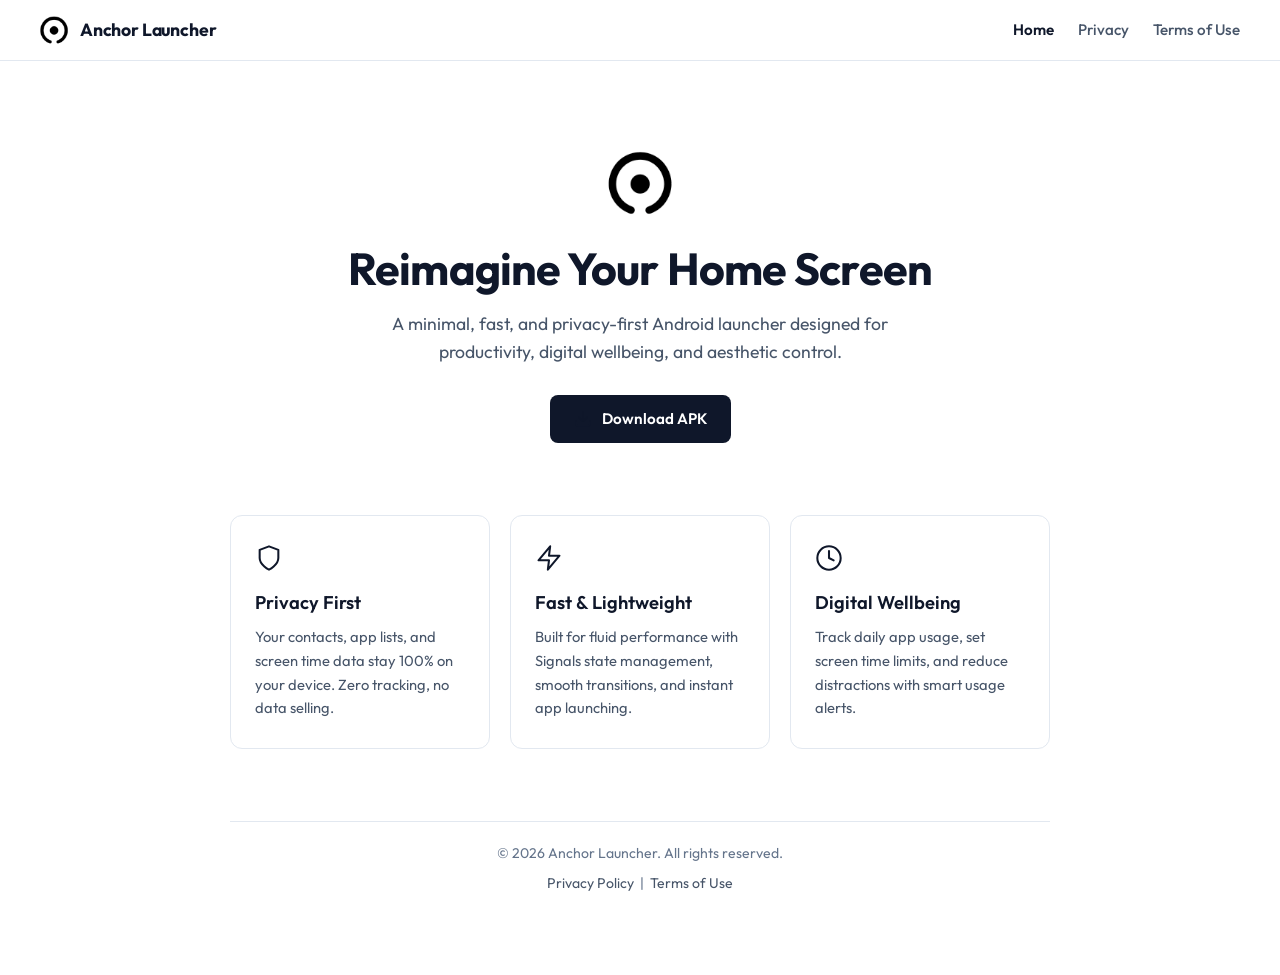
==== commit 43bfd450: "refactor: replace emojis with monochrome SVG icons and remove all color accents" ====
--- a/index.html
+++ b/index.html
@@ -36,8 +36,8 @@
                 <h1>Reimagine Your Home Screen</h1>
                 <p>A minimal, fast, and privacy-first Android launcher designed for productivity, digital wellbeing, and aesthetic control.</p>
                 <a href="#" class="cta-button">
-                    <svg xmlns="http://www.w3.org/2000/svg" width="20" height="20" viewBox="0 0 24 24" fill="none"
-                        stroke="currentColor" stroke-width="2" stroke-linecap="round" stroke-linejoin="round">
+                    <svg xmlns="http://www.w3.org/2000/svg" width="18" height="18" viewBox="0 0 24 24" fill="none"
+                        stroke="currentColor" stroke-width="2" stroke-linecap="round" stroke-linejoin="round" class="svg-icon">
                         <path d="M21 15v4a2 2 0 0 1-2 2H5a2 2 0 0 1-2-2v-4"></path>
                         <polyline points="7 10 12 15 17 10"></polyline>
                         <line x1="12" y1="15" x2="12" y2="3"></line>
@@ -48,19 +48,25 @@
 
             <section class="features-grid">
                 <div class="feature-card glass-card">
-                    <div class="feature-icon">🛡️</div>
+                    <div class="feature-icon-wrapper">
+                        <svg xmlns="http://www.w3.org/2000/svg" width="28" height="28" viewBox="0 0 24 24" fill="none" stroke="currentColor" stroke-width="1.75" stroke-linecap="round" stroke-linejoin="round" class="svg-icon"><path d="M12 22s8-4 8-10V5l-8-3-8 3v7c0 6 8 10 8 10z"/></svg>
+                    </div>
                     <h3>Privacy First</h3>
                     <p>Your contacts, app lists, and screen time data stay 100% on your device. Zero tracking, no data selling.</p>
                 </div>
 
                 <div class="feature-card glass-card">
-                    <div class="feature-icon">⚡</div>
+                    <div class="feature-icon-wrapper">
+                        <svg xmlns="http://www.w3.org/2000/svg" width="28" height="28" viewBox="0 0 24 24" fill="none" stroke="currentColor" stroke-width="1.75" stroke-linecap="round" stroke-linejoin="round" class="svg-icon"><polygon points="13 2 3 14 12 14 11 22 21 10 12 10 13 2"/></svg>
+                    </div>
                     <h3>Fast & Lightweight</h3>
                     <p>Built for fluid performance with Signals state management, smooth transitions, and instant app launching.</p>
                 </div>
 
                 <div class="feature-card glass-card">
-                    <div class="feature-icon">⏳</div>
+                    <div class="feature-icon-wrapper">
+                        <svg xmlns="http://www.w3.org/2000/svg" width="28" height="28" viewBox="0 0 24 24" fill="none" stroke="currentColor" stroke-width="1.75" stroke-linecap="round" stroke-linejoin="round" class="svg-icon"><circle cx="12" cy="12" r="10"/><polyline points="12 6 12 12 16 14"/></svg>
+                    </div>
                     <h3>Digital Wellbeing</h3>
                     <p>Track daily app usage, set screen time limits, and reduce distractions with smart usage alerts.</p>
                 </div>
--- a/style.css
+++ b/style.css
@@ -1,13 +1,11 @@
 :root {
-    --bg-color: #f8fafc;
+    --bg-color: #ffffff;
     --bg-card: #ffffff;
     --text-primary: #0f172a;
     --text-secondary: #475569;
     --text-muted: #64748b;
     --accent: #0f172a;
-    --accent-hover: #1e293b;
-    --accent-blue: #2563eb;
-    --accent-blue-hover: #1d4ed8;
+    --accent-hover: #334155;
     --card-border: #e2e8f0;
     --card-border-hover: #cbd5e1;
 }
@@ -28,7 +26,7 @@
     -webkit-font-smoothing: antialiased;
 }
 
-/* Hide background effects / orbs */
+/* Hide background effects */
 .background-effects {
     display: none;
 }
@@ -38,6 +36,13 @@
     max-width: 860px;
     margin: 0 auto;
     padding: 40px 20px 80px;
+}
+
+/* SVG Icons */
+.svg-icon {
+    color: var(--text-primary);
+    display: inline-block;
+    vertical-align: middle;
 }
 
 /* Navigation */
@@ -58,15 +63,15 @@
     align-items: center;
     gap: 12px;
     font-weight: 700;
-    font-size: 1.15rem;
+    font-size: 1.1rem;
     color: var(--text-primary);
     text-decoration: none;
     letter-spacing: -0.01em;
 }
 
 .nav-logo {
-    width: 32px;
-    height: 32px;
+    width: 28px;
+    height: 28px;
     object-fit: contain;
 }
 
@@ -80,7 +85,7 @@
     text-decoration: none;
     font-weight: 500;
     font-size: 0.95rem;
-    transition: color 0.2s ease;
+    transition: color 0.15s ease;
 }
 
 .nav-links a:hover,
@@ -93,7 +98,7 @@
 header {
     text-align: center;
     margin-bottom: 48px;
-    padding-top: 24px;
+    padding-top: 20px;
 }
 
 .brand {
@@ -108,21 +113,21 @@
 }
 
 .brand-logo {
-    width: 24px;
-    height: 24px;
+    width: 22px;
+    height: 22px;
     object-fit: contain;
 }
 
 .brand-name {
     font-weight: 700;
-    font-size: 14px;
-    letter-spacing: 0.05em;
+    font-size: 13px;
+    letter-spacing: 0.04em;
     text-transform: uppercase;
     color: var(--text-primary);
 }
 
 .page-title {
-    font-size: 2.5rem;
+    font-size: 2.4rem;
     font-weight: 700;
     margin-bottom: 12px;
     color: var(--text-primary);
@@ -131,27 +136,25 @@
 
 .last-updated {
     color: var(--text-muted);
-    font-size: 0.95rem;
-}
-
-/* Minimal Card Component */
+    font-size: 0.9rem;
+}
+
+/* Minimal Monochrome Card Component */
 .glass-card {
     background: var(--bg-card);
     border: 1px solid var(--card-border);
-    border-radius: 16px;
+    border-radius: 12px;
     padding: 32px;
     margin-bottom: 24px;
-    box-shadow: 0 1px 3px rgba(0, 0, 0, 0.02);
-    transition: border-color 0.2s ease, box-shadow 0.2s ease;
+    transition: border-color 0.15s ease;
 }
 
 .glass-card:hover {
     border-color: var(--card-border-hover);
-    box-shadow: 0 4px 12px rgba(0, 0, 0, 0.04);
 }
 
 .glass-card h2 {
-    font-size: 1.4rem;
+    font-size: 1.35rem;
     margin-bottom: 16px;
     color: var(--text-primary);
     font-weight: 700;
@@ -162,7 +165,7 @@
 
 .glass-card p {
     margin-bottom: 14px;
-    font-size: 1rem;
+    font-size: 0.98rem;
     color: var(--text-secondary);
 }
 
@@ -177,7 +180,7 @@
 
 .glass-card li {
     margin-bottom: 8px;
-    font-size: 0.98rem;
+    font-size: 0.95rem;
     color: var(--text-secondary);
 }
 
@@ -188,17 +191,17 @@
 /* Permission Grid */
 .permission-grid {
     display: grid;
-    grid-template-columns: repeat(auto-fit, minmax(260px, 1fr));
-    gap: 20px;
+    grid-template-columns: repeat(auto-fit, minmax(250px, 1fr));
+    gap: 16px;
     margin-top: 24px;
 }
 
 .permission-item {
-    background: #f8fafc;
+    background: #ffffff;
     border: 1px solid var(--card-border);
-    border-radius: 12px;
+    border-radius: 10px;
     padding: 20px;
-    transition: border-color 0.2s ease;
+    transition: border-color 0.15s ease;
 }
 
 .permission-item:hover {
@@ -212,31 +215,32 @@
     margin-bottom: 12px;
 }
 
-.permission-icon {
-    font-size: 24px;
+.permission-icon-wrapper .svg-icon {
+    color: var(--text-primary);
 }
 
 .permission-item h3 {
-    font-size: 1.1rem;
-    color: var(--text-primary);
-    font-weight: 600;
-    margin-bottom: 6px;
+    font-size: 1.05rem;
+    color: var(--text-primary);
+    font-weight: 600;
+    margin: 0;
 }
 
 .permission-item code {
     display: inline-block;
-    background: #e2e8f0;
-    color: #1e293b;
+    background: #f1f5f9;
+    color: #0f172a;
     padding: 2px 8px;
     border-radius: 4px;
-    font-size: 0.8rem;
+    font-size: 0.78rem;
     font-family: monospace;
     margin-bottom: 12px;
     word-break: break-all;
+    border: 1px solid #e2e8f0;
 }
 
 .permission-item p {
-    font-size: 0.9rem;
+    font-size: 0.88rem;
     color: var(--text-secondary);
     margin-bottom: 6px;
 }
@@ -247,48 +251,47 @@
     background: var(--accent);
     color: #ffffff;
     text-decoration: none;
-    padding: 12px 24px;
-    border-radius: 8px;
-    font-weight: 600;
-    font-size: 0.95rem;
+    padding: 10px 20px;
+    border-radius: 6px;
+    font-weight: 600;
+    font-size: 0.9rem;
     margin-top: 8px;
-    transition: background-color 0.2s ease, transform 0.2s ease;
+    transition: background-color 0.15s ease;
 }
 
 .contact-button:hover {
     background: var(--accent-hover);
-    transform: translateY(-1px);
 }
 
 /* Hero Section */
 .hero {
     text-align: center;
-    padding: 60px 20px 40px;
-    max-width: 720px;
+    padding: 50px 20px 40px;
+    max-width: 700px;
     margin: 0 auto;
 }
 
 .hero-logo {
-    width: 72px;
-    height: 72px;
-    margin-bottom: 24px;
+    width: 64px;
+    height: 64px;
+    margin-bottom: 20px;
     object-fit: contain;
 }
 
 .hero h1 {
-    font-size: 3.2rem;
+    font-size: 2.8rem;
     font-weight: 700;
-    margin-bottom: 20px;
+    margin-bottom: 16px;
     line-height: 1.15;
     color: var(--text-primary);
-    letter-spacing: -0.03em;
+    letter-spacing: -0.02em;
 }
 
 .hero p {
-    font-size: 1.15rem;
-    color: var(--text-secondary);
-    margin-bottom: 32px;
-    max-width: 580px;
+    font-size: 1.1rem;
+    color: var(--text-secondary);
+    margin-bottom: 28px;
+    max-width: 560px;
     margin-left: auto;
     margin-right: auto;
 }
@@ -297,62 +300,59 @@
     display: inline-flex;
     align-items: center;
     gap: 10px;
-    background: var(--accent-blue);
+    background: var(--accent);
     color: #ffffff;
     text-decoration: none;
-    padding: 14px 28px;
-    border-radius: 10px;
-    font-weight: 600;
-    font-size: 1rem;
-    transition: background-color 0.2s ease, transform 0.2s ease;
-    box-shadow: 0 2px 4px rgba(37, 99, 235, 0.15);
+    padding: 12px 24px;
+    border-radius: 8px;
+    font-weight: 600;
+    font-size: 0.95rem;
+    transition: background-color 0.15s ease;
 }
 
 .cta-button:hover {
-    background: var(--accent-blue-hover);
-    transform: translateY(-1px);
+    background: var(--accent-hover);
 }
 
 /* Features Grid */
 .features-grid {
     display: grid;
     grid-template-columns: repeat(auto-fit, minmax(240px, 1fr));
-    gap: 24px;
-    margin: 40px 0;
+    gap: 20px;
+    margin: 32px 0;
 }
 
 .feature-card {
     text-align: left;
-    padding: 32px 24px;
+    padding: 28px 24px;
     display: flex;
     flex-direction: column;
     align-items: flex-start;
 }
 
-.feature-icon {
-    font-size: 36px;
+.feature-icon-wrapper {
     margin-bottom: 16px;
 }
 
 .feature-card h3 {
-    font-size: 1.2rem;
-    color: var(--text-primary);
-    margin-bottom: 10px;
+    font-size: 1.15rem;
+    color: var(--text-primary);
+    margin-bottom: 8px;
     font-weight: 600;
 }
 
 .feature-card p {
     color: var(--text-secondary);
-    font-size: 0.95rem;
+    font-size: 0.92rem;
     margin-bottom: 0;
 }
 
-/* Clean Responsive Data Safety Table */
+/* Neutral Monochrome Data Safety Table */
 .table-wrapper {
     width: 100%;
     overflow-x: auto;
     margin-top: 20px;
-    border-radius: 10px;
+    border-radius: 8px;
     border: 1px solid var(--card-border);
 }
 
@@ -360,18 +360,18 @@
     width: 100%;
     border-collapse: collapse;
     text-align: left;
-    font-size: 0.9rem;
+    font-size: 0.88rem;
 }
 
 .data-table th,
 .data-table td {
-    padding: 12px 16px;
+    padding: 12px 14px;
     border-bottom: 1px solid var(--card-border);
     vertical-align: middle;
 }
 
 .data-table th {
-    background: #f1f5f9;
+    background: #f8fafc;
     color: var(--text-primary);
     font-weight: 600;
     white-space: nowrap;
@@ -385,47 +385,27 @@
     background: #f8fafc;
 }
 
+/* Pure Neutral Monochrome Badges */
 .badge {
     display: inline-block;
     padding: 3px 9px;
-    border-radius: 12px;
+    border-radius: 6px;
     font-size: 0.75rem;
     font-weight: 600;
     white-space: nowrap;
-}
-
-.badge-local {
-    background: #ecfdf5;
-    color: #047857;
-    border: 1px solid #a7f3d0;
-}
-
-.badge-offdevice {
-    background: #eff6ff;
-    color: #1d4ed8;
-    border: 1px solid #bfdbfe;
-}
-
-.badge-optional {
     background: #f1f5f9;
-    color: var(--text-secondary);
+    color: #334155;
     border: 1px solid #cbd5e1;
-}
-
-.badge-required {
-    background: #faf5ff;
-    color: #7e22ce;
-    border: 1px solid #e9d5ff;
 }
 
 /* Footer */
 footer {
     text-align: center;
-    margin-top: 60px;
-    padding-top: 24px;
+    margin-top: 48px;
+    padding-top: 20px;
     border-top: 1px solid var(--card-border);
     color: var(--text-muted);
-    font-size: 0.9rem;
+    font-size: 0.88rem;
 }
 
 /* Responsive */
@@ -439,11 +419,11 @@
     }
 
     .hero h1 {
-        font-size: 2.4rem;
+        font-size: 2.2rem;
     }
 
     .glass-card {
-        padding: 24px 18px;
+        padding: 20px 16px;
     }
 
     .permission-grid, .features-grid {
